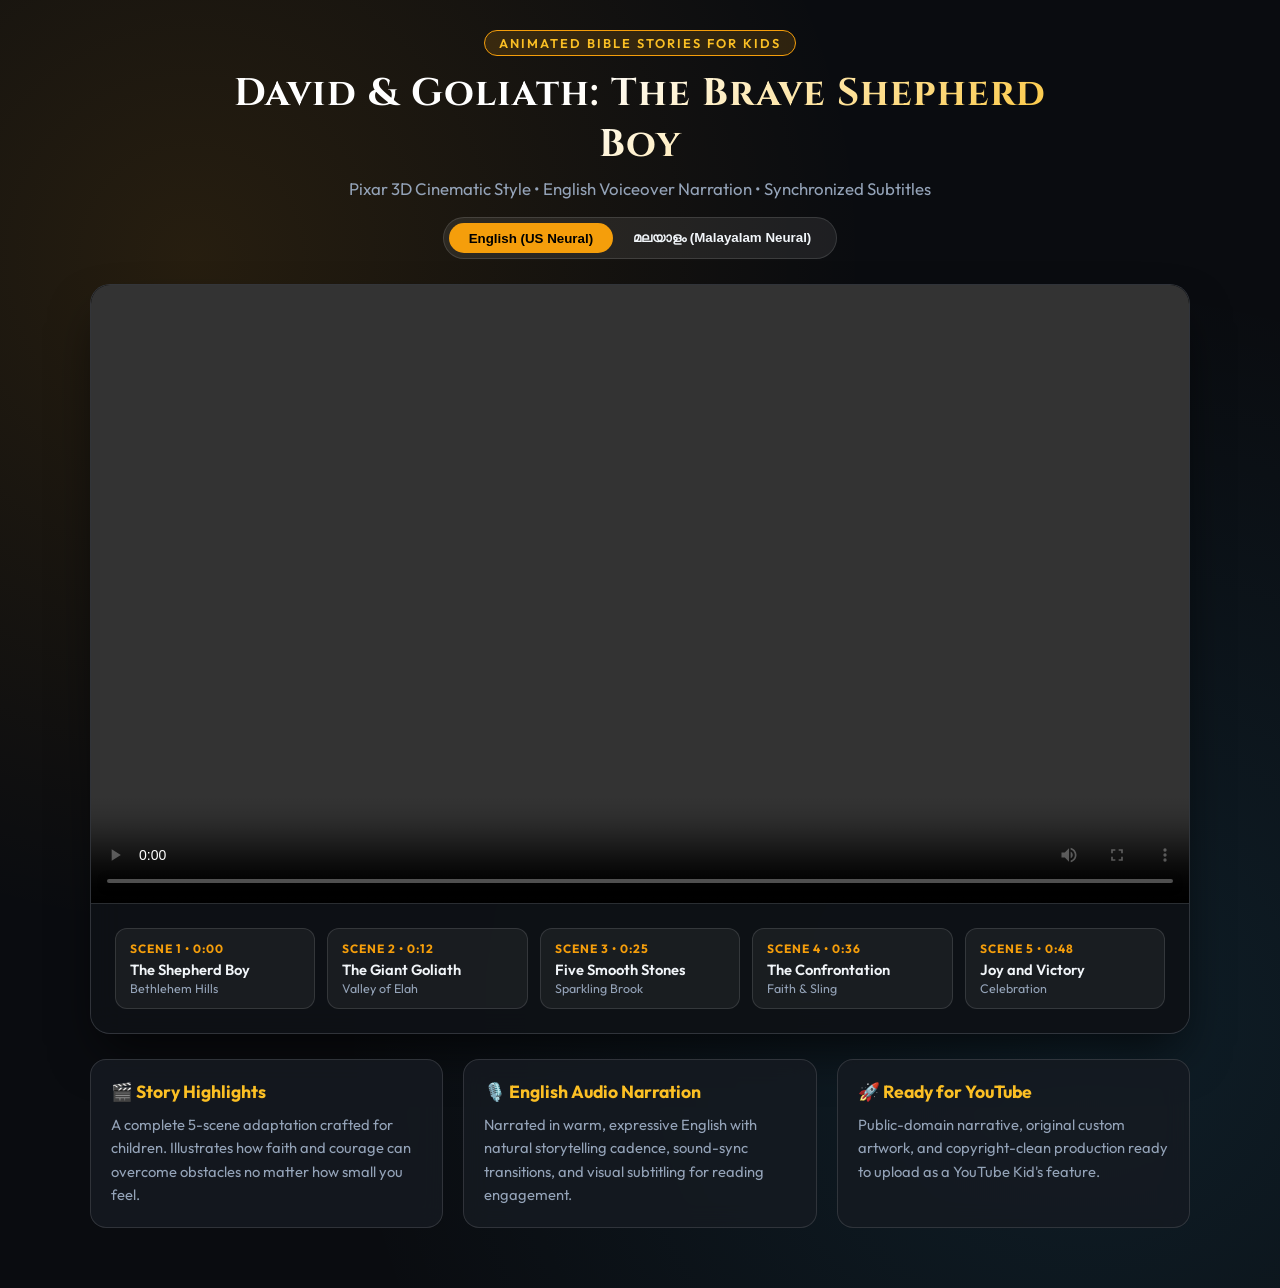
==== story_player.html @ 2df81006 "feat(studio): add multilingual storybook engine, interactive cinema player, and architecture documen" ====
<!DOCTYPE html>
<html lang="en">
<head>
    <meta charset="UTF-8">
    <meta name="viewport" content="width=device-width, initial-scale=1.0">
    <title>David & Goliath | Storybook Cinema Player</title>
    <link rel="preconnect" href="https://fonts.googleapis.com">
    <link rel="preconnect" href="https://fonts.gstatic.com" crossorigin>
    <link href="https://fonts.googleapis.com/css2?family=Outfit:wght@300;400;600;700&family=Cinzel:wght@700&display=swap" rel="stylesheet">
    <style>
        :root {
            --bg-dark: #0a0c10;
            --panel-bg: rgba(22, 27, 34, 0.85);
            --gold: #f59e0b;
            --gold-light: #fbbf24;
            --cyan: #38bdf8;
            --text-main: #f1f5f9;
            --text-muted: #94a3b8;
            --border: rgba(255, 255, 255, 0.12);
        }

        * {
            box-sizing: border-box;
            margin: 0;
            padding: 0;
        }

        body {
            font-family: 'Outfit', -apple-system, BlinkMacSystemFont, sans-serif;
            background: var(--bg-dark);
            color: var(--text-main);
            min-height: 100vh;
            display: flex;
            flex-direction: column;
            align-items: center;
            padding: 30px 20px 60px 20px;
            background-image: 
                radial-gradient(circle at 15% 20%, rgba(245, 158, 11, 0.12), transparent 45%),
                radial-gradient(circle at 85% 80%, rgba(56, 189, 248, 0.10), transparent 50%);
        }

        .header {
            text-align: center;
            margin-bottom: 25px;
            max-width: 900px;
        }

        .badge {
            display: inline-block;
            background: rgba(245, 158, 11, 0.15);
            border: 1px solid var(--gold);
            color: var(--gold-light);
            font-size: 0.8rem;
            font-weight: 600;
            letter-spacing: 2px;
            text-transform: uppercase;
            padding: 4px 14px;
            border-radius: 9999px;
            margin-bottom: 12px;
        }

        h1 {
            font-family: 'Cinzel', serif;
            font-size: 2.4rem;
            font-weight: 700;
            letter-spacing: 1px;
            background: linear-gradient(135deg, #fff 40%, var(--gold-light) 100%);
            -webkit-background-clip: text;
            -webkit-text-fill-color: transparent;
            margin-bottom: 8px;
        }

        .subtitle {
            color: var(--text-muted);
            font-size: 1.05rem;
        }

        .theater-container {
            width: 100%;
            max-width: 1100px;
            background: var(--panel-bg);
            border: 1px solid var(--border);
            border-radius: 20px;
            overflow: hidden;
            box-shadow: 0 25px 50px -12px rgba(0, 0, 0, 0.7);
            backdrop-filter: blur(16px);
        }

        .video-wrapper {
            position: relative;
            width: 100%;
            background: #000;
            aspect-ratio: 16 / 9;
        }

        video {
            width: 100%;
            height: 100%;
            display: block;
            outline: none;
        }

        .chapters-bar {
            padding: 24px;
            display: grid;
            grid-template-columns: repeat(auto-fit, minmax(180px, 1fr));
            gap: 12px;
            border-top: 1px solid var(--border);
            background: rgba(10, 12, 16, 0.6);
        }

        .chapter-btn {
            background: rgba(255, 255, 255, 0.05);
            border: 1px solid var(--border);
            border-radius: 12px;
            padding: 12px 14px;
            color: var(--text-main);
            text-align: left;
            cursor: pointer;
            transition: all 0.25s ease;
            font-family: inherit;
        }

        .chapter-btn:hover {
            background: rgba(245, 158, 11, 0.15);
            border-color: var(--gold);
            transform: translateY(-2px);
        }

        .chapter-num {
            font-size: 0.75rem;
            color: var(--gold);
            text-transform: uppercase;
            font-weight: 700;
            letter-spacing: 1px;
            margin-bottom: 4px;
        }

        .chapter-title {
            font-size: 0.92rem;
            font-weight: 600;
        }

        .chapter-time {
            font-size: 0.78rem;
            color: var(--text-muted);
            margin-top: 2px;
        }

        .info-cards {
            max-width: 1100px;
            width: 100%;
            display: grid;
            grid-template-columns: repeat(auto-fit, minmax(280px, 1fr));
            gap: 20px;
            margin-top: 25px;
        }

        .card {
            background: var(--panel-bg);
            border: 1px solid var(--border);
            border-radius: 16px;
            padding: 20px;
            backdrop-filter: blur(12px);
        }

        .card h3 {
            font-size: 1.1rem;
            margin-bottom: 10px;
            color: var(--gold-light);
            display: flex;
            align-items: center;
            gap: 8px;
        }

        .card p, .card li {
            font-size: 0.92rem;
            color: var(--text-muted);
            line-height: 1.6;
        }

        .card ul {
            padding-left: 20px;
        }

        .btn-launch {
            display: inline-block;
            background: linear-gradient(135deg, #d97706, #f59e0b);
            color: #000;
            font-weight: 700;
            padding: 10px 22px;
            border-radius: 9999px;
            text-decoration: none;
            margin-top: 10px;
            transition: transform 0.2s, box-shadow 0.2s;
        }

        .btn-launch:hover {
            transform: scale(1.03);
            box-shadow: 0 0 20px rgba(245, 158, 11, 0.4);
        }
    </style>
</head>
<body>

    <header class="header">
        <span class="badge">Animated Bible Stories for Kids</span>
        <h1>David &amp; Goliath: The Brave Shepherd Boy</h1>
        <p class="subtitle" id="page-subtitle">Pixar 3D Cinematic Style • English Voiceover Narration • Synchronized Subtitles</p>

        <!-- Language Selector -->
        <div style="margin-top: 18px; display: inline-flex; background: rgba(255, 255, 255, 0.08); padding: 5px; border-radius: 9999px; border: 1px solid var(--border);">
            <button id="btn-lang-en" onclick="setLanguage('en')" style="background: var(--gold); color: #000; border: none; font-weight: 700; padding: 7px 20px; border-radius: 9999px; cursor: pointer; transition: all 0.2s;">
                English (US Neural)
            </button>
            <button id="btn-lang-ml" onclick="setLanguage('ml')" style="background: transparent; color: var(--text-main); border: none; font-weight: 600; padding: 7px 20px; border-radius: 9999px; cursor: pointer; transition: all 0.2s;">
                മലയാളം (Malayalam Neural)
            </button>
        </div>
    </header>

    <div class="theater-container">
        <div class="video-wrapper">
            <video id="player" controls autoplay playsinline>
                <source id="video-src" src="src/main/resources/static/david_and_goliath_kids_story.mp4" type="video/mp4">
                Your browser does not support the video tag.
            </video>
        </div>

        <div class="chapters-bar">
            <button class="chapter-btn" onclick="jumpTo(0)">
                <div class="chapter-num">Scene 1 • 0:00</div>
                <div class="chapter-title">The Shepherd Boy</div>
                <div class="chapter-time">Bethlehem Hills</div>
            </button>
            <button class="chapter-btn" onclick="jumpTo(12.5)">
                <div class="chapter-num">Scene 2 • 0:12</div>
                <div class="chapter-title">The Giant Goliath</div>
                <div class="chapter-time">Valley of Elah</div>
            </button>
            <button class="chapter-btn" onclick="jumpTo(25.0)">
                <div class="chapter-num">Scene 3 • 0:25</div>
                <div class="chapter-title">Five Smooth Stones</div>
                <div class="chapter-time">Sparkling Brook</div>
            </button>
            <button class="chapter-btn" onclick="jumpTo(36.5)">
                <div class="chapter-num">Scene 4 • 0:36</div>
                <div class="chapter-title">The Confrontation</div>
                <div class="chapter-time">Faith &amp; Sling</div>
            </button>
            <button class="chapter-btn" onclick="jumpTo(48.0)">
                <div class="chapter-num">Scene 5 • 0:48</div>
                <div class="chapter-title">Joy and Victory</div>
                <div class="chapter-time">Celebration</div>
            </button>
        </div>
    </div>

    <div class="info-cards">
        <div class="card">
            <h3>🎬 Story Highlights</h3>
            <p>A complete 5-scene adaptation crafted for children. Illustrates how faith and courage can overcome obstacles no matter how small you feel.</p>
        </div>
        <div class="card">
            <h3>🎙️ English Audio Narration</h3>
            <p>Narrated in warm, expressive English with natural storytelling cadence, sound-sync transitions, and visual subtitling for reading engagement.</p>
        </div>
        <div class="card">
            <h3>🚀 Ready for YouTube</h3>
            <p>Public-domain narrative, original custom artwork, and copyright-clean production ready to upload as a YouTube Kid's feature.</p>
        </div>
    </div>

    <script>
        const video = document.getElementById('player');
        const videoSrc = document.getElementById('video-src');
        const btnEn = document.getElementById('btn-lang-en');
        const btnMl = document.getElementById('btn-lang-ml');
        const subtitle = document.getElementById('page-subtitle');

        function setLanguage(lang) {
            const currentTime = video.currentTime;
            const isPlaying = !video.paused;

            if (lang === 'ml') {
                videoSrc.src = 'src/main/resources/static/david_and_goliath_malayalam_story.mp4';
                btnMl.style.background = 'var(--gold)';
                btnMl.style.color = '#000';
                btnMl.style.fontWeight = '700';
                btnEn.style.background = 'transparent';
                btnEn.style.color = 'var(--text-main)';
                btnEn.style.fontWeight = '600';
                subtitle.innerText = '3D ആനിമേഷൻ ശൈലി • മലയാളം ശബ്ദവിവരണം • മലയാളം സബ്‌ടൈറ്റിലുകൾ';
            } else {
                videoSrc.src = 'src/main/resources/static/david_and_goliath_kids_story.mp4';
                btnEn.style.background = 'var(--gold)';
                btnEn.style.color = '#000';
                btnEn.style.fontWeight = '700';
                btnMl.style.background = 'transparent';
                btnMl.style.color = 'var(--text-main)';
                btnMl.style.fontWeight = '600';
                subtitle.innerText = 'Pixar 3D Cinematic Style • English Voiceover Narration • Synchronized Subtitles';
            }

            video.load();
            video.currentTime = Math.min(currentTime, 50);
            if (isPlaying) video.play();
        }

        function jumpTo(seconds) {
            video.currentTime = seconds;
            video.play();
        }
    </script>
</body>
</html>
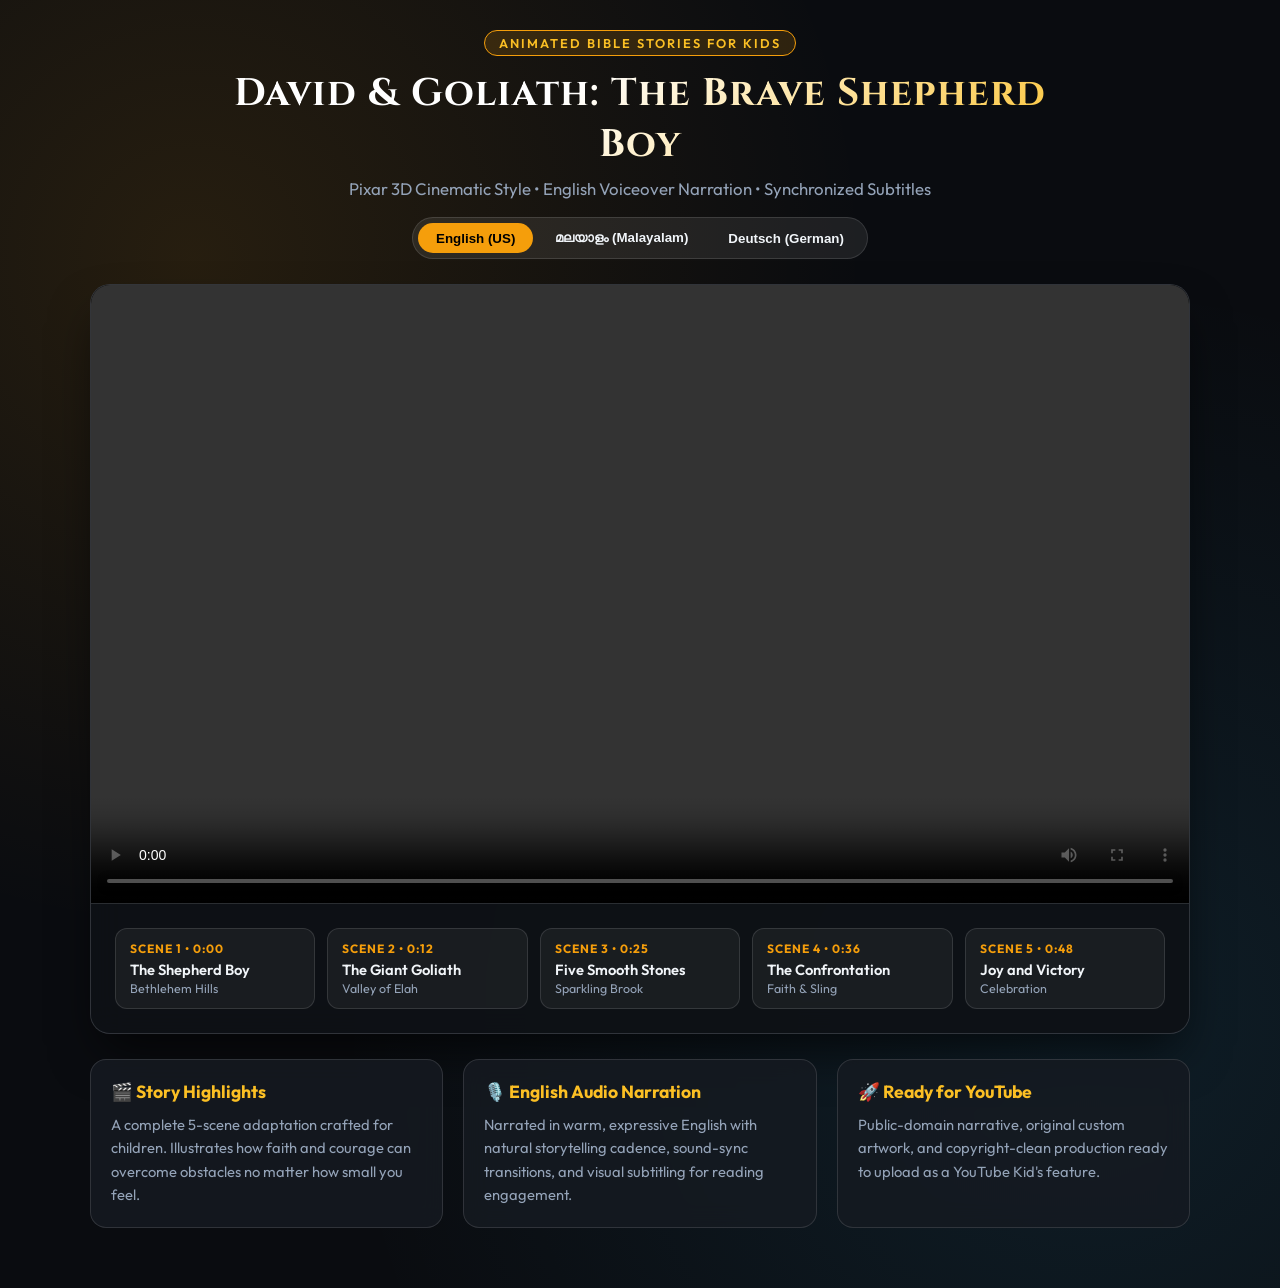
==== commit b31b511e: "feat(i18n): add German (Deutsch) storybook edition and tri-language cinema player" ====
--- a/story_player.html
+++ b/story_player.html
@@ -209,12 +209,15 @@
         <p class="subtitle" id="page-subtitle">Pixar 3D Cinematic Style • English Voiceover Narration • Synchronized Subtitles</p>
 
         <!-- Language Selector -->
-        <div style="margin-top: 18px; display: inline-flex; background: rgba(255, 255, 255, 0.08); padding: 5px; border-radius: 9999px; border: 1px solid var(--border);">
-            <button id="btn-lang-en" onclick="setLanguage('en')" style="background: var(--gold); color: #000; border: none; font-weight: 700; padding: 7px 20px; border-radius: 9999px; cursor: pointer; transition: all 0.2s;">
-                English (US Neural)
-            </button>
-            <button id="btn-lang-ml" onclick="setLanguage('ml')" style="background: transparent; color: var(--text-main); border: none; font-weight: 600; padding: 7px 20px; border-radius: 9999px; cursor: pointer; transition: all 0.2s;">
-                മലയാളം (Malayalam Neural)
+        <div style="margin-top: 18px; display: inline-flex; gap: 4px; background: rgba(255, 255, 255, 0.08); padding: 5px; border-radius: 9999px; border: 1px solid var(--border);">
+            <button id="btn-lang-en" onclick="setLanguage('en')" style="background: var(--gold); color: #000; border: none; font-weight: 700; padding: 7px 18px; border-radius: 9999px; cursor: pointer; transition: all 0.2s;">
+                English (US)
+            </button>
+            <button id="btn-lang-ml" onclick="setLanguage('ml')" style="background: transparent; color: var(--text-main); border: none; font-weight: 600; padding: 7px 18px; border-radius: 9999px; cursor: pointer; transition: all 0.2s;">
+                മലയാളം (Malayalam)
+            </button>
+            <button id="btn-lang-de" onclick="setLanguage('de')" style="background: transparent; color: var(--text-main); border: none; font-weight: 600; padding: 7px 18px; border-radius: 9999px; cursor: pointer; transition: all 0.2s;">
+                Deutsch (German)
             </button>
         </div>
     </header>
@@ -276,29 +279,37 @@
         const videoSrc = document.getElementById('video-src');
         const btnEn = document.getElementById('btn-lang-en');
         const btnMl = document.getElementById('btn-lang-ml');
+        const btnDe = document.getElementById('btn-lang-de');
         const subtitle = document.getElementById('page-subtitle');
 
         function setLanguage(lang) {
             const currentTime = video.currentTime;
             const isPlaying = !video.paused;
+
+            // Reset buttons
+            [btnEn, btnMl, btnDe].forEach(btn => {
+                btn.style.background = 'transparent';
+                btn.style.color = 'var(--text-main)';
+                btn.style.fontWeight = '600';
+            });
 
             if (lang === 'ml') {
                 videoSrc.src = 'src/main/resources/static/david_and_goliath_malayalam_story.mp4';
                 btnMl.style.background = 'var(--gold)';
                 btnMl.style.color = '#000';
                 btnMl.style.fontWeight = '700';
-                btnEn.style.background = 'transparent';
-                btnEn.style.color = 'var(--text-main)';
-                btnEn.style.fontWeight = '600';
                 subtitle.innerText = '3D ആനിമേഷൻ ശൈലി • മലയാളം ശബ്ദവിവരണം • മലയാളം സബ്‌ടൈറ്റിലുകൾ';
+            } else if (lang === 'de') {
+                videoSrc.src = 'src/main/resources/static/david_and_goliath_german_story.mp4';
+                btnDe.style.background = 'var(--gold)';
+                btnDe.style.color = '#000';
+                btnDe.style.fontWeight = '700';
+                subtitle.innerText = 'Pixar 3D Stil • Deutsche Sprachausgabe (Conrad) • Deutsche Untertitel';
             } else {
                 videoSrc.src = 'src/main/resources/static/david_and_goliath_kids_story.mp4';
                 btnEn.style.background = 'var(--gold)';
                 btnEn.style.color = '#000';
                 btnEn.style.fontWeight = '700';
-                btnMl.style.background = 'transparent';
-                btnMl.style.color = 'var(--text-main)';
-                btnMl.style.fontWeight = '600';
                 subtitle.innerText = 'Pixar 3D Cinematic Style • English Voiceover Narration • Synchronized Subtitles';
             }
 
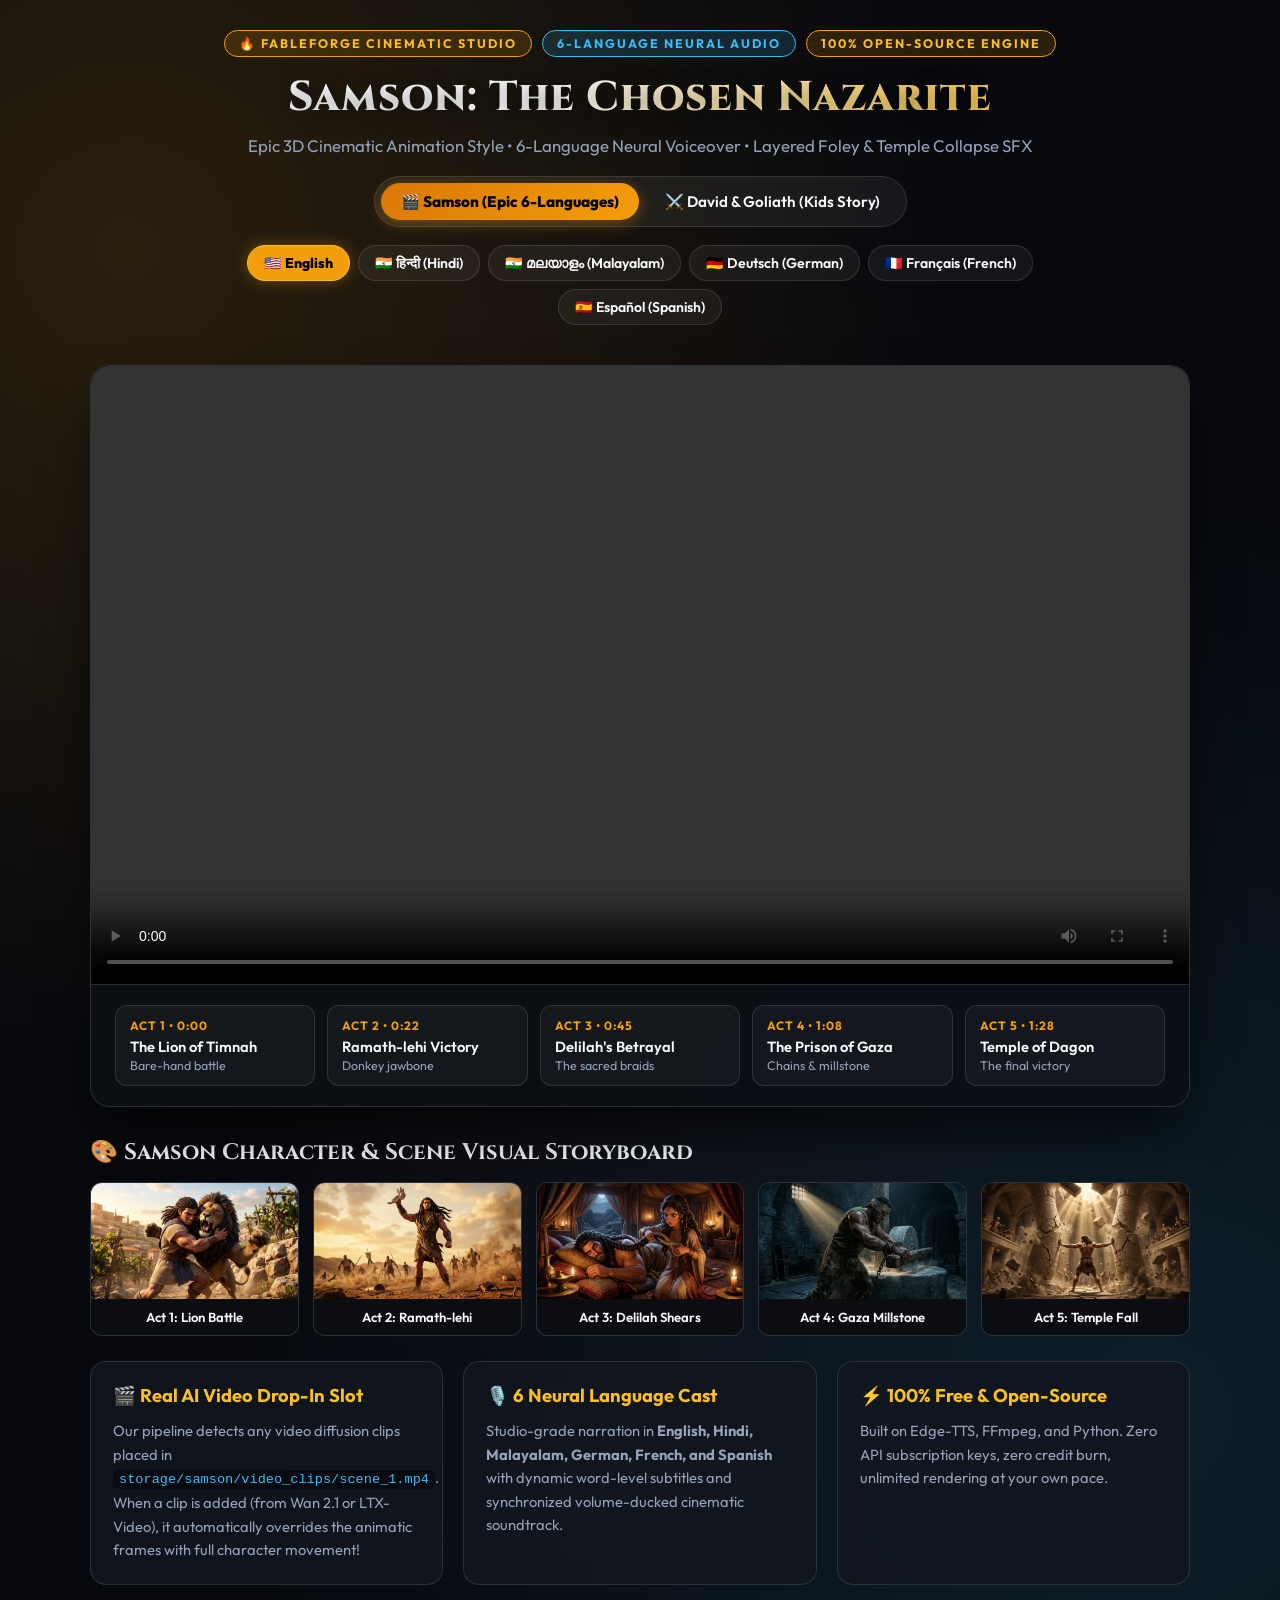
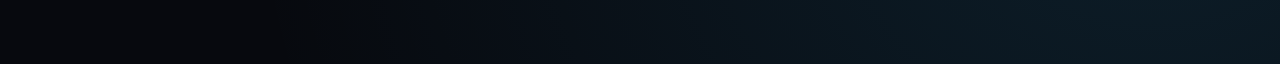
==== commit 88df6587: "feat: Add local RTX 4050 video motion generator, Samson pipeline, and viral 3D kids Short" ====
--- a/story_player.html
+++ b/story_player.html
@@ -1,20 +1,24 @@
 <!DOCTYPE html>
 <html lang="en">
+
 <head>
     <meta charset="UTF-8">
     <meta name="viewport" content="width=device-width, initial-scale=1.0">
-    <title>David & Goliath | Storybook Cinema Player</title>
+    <title>FableForge Cinema | Samson: The Chosen Nazarite</title>
     <link rel="preconnect" href="https://fonts.googleapis.com">
     <link rel="preconnect" href="https://fonts.gstatic.com" crossorigin>
-    <link href="https://fonts.googleapis.com/css2?family=Outfit:wght@300;400;600;700&family=Cinzel:wght@700&display=swap" rel="stylesheet">
+    <link
+        href="https://fonts.googleapis.com/css2?family=Outfit:wght@300;400;600;700&family=Cinzel:wght@600;700;800&family=Noto+Sans+Malayalam:wght@400;600&family=Noto+Sans+Devanagari:wght@400;600&display=swap"
+        rel="stylesheet">
     <style>
         :root {
-            --bg-dark: #0a0c10;
-            --panel-bg: rgba(22, 27, 34, 0.85);
+            --bg-dark: #07090e;
+            --panel-bg: rgba(18, 22, 31, 0.88);
             --gold: #f59e0b;
             --gold-light: #fbbf24;
+            --gold-glow: rgba(245, 158, 11, 0.35);
             --cyan: #38bdf8;
-            --text-main: #f1f5f9;
+            --text-main: #f8fafc;
             --text-muted: #94a3b8;
             --border: rgba(255, 255, 255, 0.12);
         }
@@ -33,16 +37,26 @@
             display: flex;
             flex-direction: column;
             align-items: center;
-            padding: 30px 20px 60px 20px;
-            background-image: 
-                radial-gradient(circle at 15% 20%, rgba(245, 158, 11, 0.12), transparent 45%),
-                radial-gradient(circle at 85% 80%, rgba(56, 189, 248, 0.10), transparent 50%);
+            padding: 30px 20px 80px 20px;
+            background-image:
+                radial-gradient(circle at 10% 15%, rgba(245, 158, 11, 0.15), transparent 45%),
+                radial-gradient(circle at 90% 85%, rgba(56, 189, 248, 0.12), transparent 50%),
+                radial-gradient(circle at 50% 50%, rgba(220, 38, 38, 0.06), transparent 60%);
         }
 
         .header {
             text-align: center;
             margin-bottom: 25px;
-            max-width: 900px;
+            max-width: 950px;
+        }
+
+        .badges-row {
+            display: flex;
+            gap: 10px;
+            justify-content: center;
+            align-items: center;
+            margin-bottom: 12px;
+            flex-wrap: wrap;
         }
 
         .badge {
@@ -50,31 +64,110 @@
             background: rgba(245, 158, 11, 0.15);
             border: 1px solid var(--gold);
             color: var(--gold-light);
-            font-size: 0.8rem;
-            font-weight: 600;
+            font-size: 0.78rem;
+            font-weight: 700;
             letter-spacing: 2px;
             text-transform: uppercase;
-            padding: 4px 14px;
+            padding: 5px 14px;
             border-radius: 9999px;
-            margin-bottom: 12px;
+        }
+
+        .badge-cyan {
+            background: rgba(56, 189, 248, 0.15);
+            border-color: var(--cyan);
+            color: var(--cyan);
         }
 
         h1 {
             font-family: 'Cinzel', serif;
-            font-size: 2.4rem;
-            font-weight: 700;
+            font-size: 2.6rem;
+            font-weight: 800;
             letter-spacing: 1px;
-            background: linear-gradient(135deg, #fff 40%, var(--gold-light) 100%);
+            background: linear-gradient(135deg, #ffffff 40%, var(--gold-light) 95%);
             -webkit-background-clip: text;
             -webkit-text-fill-color: transparent;
             margin-bottom: 8px;
+            text-shadow: 0 4px 20px rgba(0, 0, 0, 0.5);
         }
 
         .subtitle {
             color: var(--text-muted);
             font-size: 1.05rem;
-        }
-
+            line-height: 1.5;
+        }
+
+        /* Movie Selector Tabs */
+        .movie-selector {
+            display: inline-flex;
+            gap: 6px;
+            background: rgba(255, 255, 255, 0.06);
+            padding: 6px;
+            border-radius: 9999px;
+            border: 1px solid var(--border);
+            margin-top: 18px;
+            backdrop-filter: blur(10px);
+        }
+
+        .movie-tab-btn {
+            background: transparent;
+            color: var(--text-main);
+            border: none;
+            font-weight: 600;
+            padding: 9px 20px;
+            border-radius: 9999px;
+            cursor: pointer;
+            transition: all 0.25s ease;
+            font-family: inherit;
+            font-size: 0.95rem;
+        }
+
+        .movie-tab-btn.active {
+            background: linear-gradient(135deg, #d97706, #f59e0b);
+            color: #000;
+            font-weight: 800;
+            box-shadow: 0 4px 15px var(--gold-glow);
+        }
+
+        /* 6-Language Selector */
+        .lang-selector-bar {
+            margin-top: 18px;
+            display: flex;
+            gap: 8px;
+            justify-content: center;
+            flex-wrap: wrap;
+        }
+
+        .lang-btn {
+            background: rgba(255, 255, 255, 0.05);
+            border: 1px solid var(--border);
+            color: var(--text-main);
+            font-weight: 600;
+            padding: 8px 16px;
+            border-radius: 9999px;
+            cursor: pointer;
+            transition: all 0.25s ease;
+            font-family: inherit;
+            font-size: 0.88rem;
+            display: flex;
+            align-items: center;
+            gap: 6px;
+        }
+
+        .lang-btn:hover {
+            border-color: var(--gold);
+            background: rgba(245, 158, 11, 0.15);
+            transform: translateY(-1px);
+        }
+
+        .lang-btn.active {
+            background: var(--gold);
+            color: #000;
+            font-weight: 800;
+            border-color: var(--gold-light);
+            box-shadow: 0 0 15px var(--gold-glow);
+        }
+
+        /* Main Theater Container */
         .theater-container {
             width: 100%;
             max-width: 1100px;
@@ -82,8 +175,9 @@
             border: 1px solid var(--border);
             border-radius: 20px;
             overflow: hidden;
-            box-shadow: 0 25px 50px -12px rgba(0, 0, 0, 0.7);
+            box-shadow: 0 30px 60px -15px rgba(0, 0, 0, 0.85);
             backdrop-filter: blur(16px);
+            margin-top: 15px;
         }
 
         .video-wrapper {
@@ -100,17 +194,18 @@
             outline: none;
         }
 
+        /* Chapters Bar */
         .chapters-bar {
-            padding: 24px;
+            padding: 20px 24px;
             display: grid;
             grid-template-columns: repeat(auto-fit, minmax(180px, 1fr));
             gap: 12px;
             border-top: 1px solid var(--border);
-            background: rgba(10, 12, 16, 0.6);
+            background: rgba(10, 12, 16, 0.7);
         }
 
         .chapter-btn {
-            background: rgba(255, 255, 255, 0.05);
+            background: rgba(255, 255, 255, 0.04);
             border: 1px solid var(--border);
             border-radius: 12px;
             padding: 12px 14px;
@@ -122,7 +217,7 @@
         }
 
         .chapter-btn:hover {
-            background: rgba(245, 158, 11, 0.15);
+            background: rgba(245, 158, 11, 0.16);
             border-color: var(--gold);
             transform: translateY(-2px);
         }
@@ -147,11 +242,12 @@
             margin-top: 2px;
         }
 
+        /* Info Cards */
         .info-cards {
             max-width: 1100px;
             width: 100%;
             display: grid;
-            grid-template-columns: repeat(auto-fit, minmax(280px, 1fr));
+            grid-template-columns: repeat(auto-fit, minmax(300px, 1fr));
             gap: 20px;
             margin-top: 25px;
         }
@@ -160,64 +256,132 @@
             background: var(--panel-bg);
             border: 1px solid var(--border);
             border-radius: 16px;
-            padding: 20px;
+            padding: 22px;
             backdrop-filter: blur(12px);
         }
 
         .card h3 {
-            font-size: 1.1rem;
-            margin-bottom: 10px;
+            font-size: 1.15rem;
+            margin-bottom: 12px;
             color: var(--gold-light);
             display: flex;
             align-items: center;
             gap: 8px;
         }
 
-        .card p, .card li {
+        .card p,
+        .card li {
             font-size: 0.92rem;
             color: var(--text-muted);
             line-height: 1.6;
         }
 
-        .card ul {
-            padding-left: 20px;
-        }
-
-        .btn-launch {
-            display: inline-block;
-            background: linear-gradient(135deg, #d97706, #f59e0b);
-            color: #000;
-            font-weight: 700;
-            padding: 10px 22px;
-            border-radius: 9999px;
-            text-decoration: none;
-            margin-top: 10px;
-            transition: transform 0.2s, box-shadow 0.2s;
-        }
-
-        .btn-launch:hover {
-            transform: scale(1.03);
-            box-shadow: 0 0 20px rgba(245, 158, 11, 0.4);
+        .card code {
+            background: rgba(0, 0, 0, 0.4);
+            color: var(--cyan);
+            padding: 2px 6px;
+            border-radius: 6px;
+            font-size: 0.85rem;
+        }
+
+        /* Keyframes Showcase Carousel */
+        .showcase-section {
+            max-width: 1100px;
+            width: 100%;
+            margin-top: 30px;
+        }
+
+        .showcase-title {
+            font-family: 'Cinzel', serif;
+            font-size: 1.4rem;
+            margin-bottom: 15px;
+            color: var(--text-main);
+            display: flex;
+            align-items: center;
+            gap: 10px;
+        }
+
+        .gallery-grid {
+            display: grid;
+            grid-template-columns: repeat(auto-fit, minmax(190px, 1fr));
+            gap: 14px;
+        }
+
+        .gallery-item {
+            background: var(--panel-bg);
+            border: 1px solid var(--border);
+            border-radius: 12px;
+            overflow: hidden;
+            transition: all 0.3s ease;
+            position: relative;
+        }
+
+        .gallery-item:hover {
+            transform: translateY(-4px) scale(1.02);
+            border-color: var(--gold);
+            box-shadow: 0 10px 25px rgba(0, 0, 0, 0.6);
+        }
+
+        .gallery-item img {
+            width: 100%;
+            aspect-ratio: 16 / 9;
+            object-fit: cover;
+            display: block;
+        }
+
+        .gallery-caption {
+            padding: 10px 12px;
+            font-size: 0.82rem;
+            font-weight: 600;
+            color: var(--text-main);
+            text-align: center;
+            background: rgba(10, 12, 16, 0.8);
         }
     </style>
 </head>
+
 <body>
 
     <header class="header">
-        <span class="badge">Animated Bible Stories for Kids</span>
-        <h1>David &amp; Goliath: The Brave Shepherd Boy</h1>
-        <p class="subtitle" id="page-subtitle">Pixar 3D Cinematic Style • English Voiceover Narration • Synchronized Subtitles</p>
-
-        <!-- Language Selector -->
-        <div style="margin-top: 18px; display: inline-flex; gap: 4px; background: rgba(255, 255, 255, 0.08); padding: 5px; border-radius: 9999px; border: 1px solid var(--border);">
-            <button id="btn-lang-en" onclick="setLanguage('en')" style="background: var(--gold); color: #000; border: none; font-weight: 700; padding: 7px 18px; border-radius: 9999px; cursor: pointer; transition: all 0.2s;">
-                English (US)
-            </button>
-            <button id="btn-lang-ml" onclick="setLanguage('ml')" style="background: transparent; color: var(--text-main); border: none; font-weight: 600; padding: 7px 18px; border-radius: 9999px; cursor: pointer; transition: all 0.2s;">
-                മലയാളം (Malayalam)
-            </button>
-            <button id="btn-lang-de" onclick="setLanguage('de')" style="background: transparent; color: var(--text-main); border: none; font-weight: 600; padding: 7px 18px; border-radius: 9999px; cursor: pointer; transition: all 0.2s;">
-                Deutsch (German)
+        <div class="badges-row">
+            <span class="badge">🔥 FableForge Cinematic Studio</span>
+            <span class="badge badge-cyan">6-Language Neural Audio</span>
+            <span class="badge">100% Open-Source Engine</span>
+        </div>
+        <h1 id="movie-title">Samson: The Chosen Nazarite</h1>
+        <p class="subtitle" id="movie-subtitle">
+            Epic 3D Cinematic Animation Style • 6-Language Neural Voiceover • Layered Foley &amp; Temple Collapse SFX
+        </p>
+
+        <!-- Movie Switcher -->
+        <div class="movie-selector">
+            <button class="movie-tab-btn active" id="tab-samson" onclick="switchMovie('samson')">
+                🎬 Samson (Epic 6-Languages)
+            </button>
+            <button class="movie-tab-btn" id="tab-david" onclick="switchMovie('david')">
+                ⚔️ David &amp; Goliath (Kids Story)
+            </button>
+        </div>
+
+        <!-- 6-Language Selector Bar (Visible for Samson) -->
+        <div class="lang-selector-bar" id="samson-lang-bar">
+            <button class="lang-btn active" id="btn-lang-en" onclick="setSamsonLang('en')">
+                🇺🇸 English
+            </button>
+            <button class="lang-btn" id="btn-lang-hi" onclick="setSamsonLang('hi')">
+                🇮🇳 हिन्दी (Hindi)
+            </button>
+            <button class="lang-btn" id="btn-lang-ml" onclick="setSamsonLang('ml')">
+                🇮🇳 മലയാളം (Malayalam)
+            </button>
+            <button class="lang-btn" id="btn-lang-de" onclick="setSamsonLang('de')">
+                🇩🇪 Deutsch (German)
+            </button>
+            <button class="lang-btn" id="btn-lang-fr" onclick="setSamsonLang('fr')">
+                🇫🇷 Français (French)
+            </button>
+            <button class="lang-btn" id="btn-lang-es" onclick="setSamsonLang('es')">
+                🇪🇸 Español (Spanish)
             </button>
         </div>
     </header>
@@ -225,97 +389,175 @@
     <div class="theater-container">
         <div class="video-wrapper">
             <video id="player" controls autoplay playsinline>
-                <source id="video-src" src="src/main/resources/static/david_and_goliath_kids_story.mp4" type="video/mp4">
+                <source id="video-src" src="storage/samson/output/samson_en.mp4" type="video/mp4">
                 Your browser does not support the video tag.
             </video>
         </div>
 
-        <div class="chapters-bar">
+        <!-- Dynamic Chapters Bar -->
+        <div class="chapters-bar" id="chapters-container">
             <button class="chapter-btn" onclick="jumpTo(0)">
-                <div class="chapter-num">Scene 1 • 0:00</div>
-                <div class="chapter-title">The Shepherd Boy</div>
-                <div class="chapter-time">Bethlehem Hills</div>
-            </button>
-            <button class="chapter-btn" onclick="jumpTo(12.5)">
-                <div class="chapter-num">Scene 2 • 0:12</div>
-                <div class="chapter-title">The Giant Goliath</div>
-                <div class="chapter-time">Valley of Elah</div>
-            </button>
-            <button class="chapter-btn" onclick="jumpTo(25.0)">
-                <div class="chapter-num">Scene 3 • 0:25</div>
-                <div class="chapter-title">Five Smooth Stones</div>
-                <div class="chapter-time">Sparkling Brook</div>
-            </button>
-            <button class="chapter-btn" onclick="jumpTo(36.5)">
-                <div class="chapter-num">Scene 4 • 0:36</div>
-                <div class="chapter-title">The Confrontation</div>
-                <div class="chapter-time">Faith &amp; Sling</div>
-            </button>
-            <button class="chapter-btn" onclick="jumpTo(48.0)">
-                <div class="chapter-num">Scene 5 • 0:48</div>
-                <div class="chapter-title">Joy and Victory</div>
-                <div class="chapter-time">Celebration</div>
+                <div class="chapter-num">Act 1 • 0:00</div>
+                <div class="chapter-title">The Lion of Timnah</div>
+                <div class="chapter-time">Bare-hand battle</div>
+            </button>
+            <button class="chapter-btn" onclick="jumpTo(22.8)">
+                <div class="chapter-num">Act 2 • 0:22</div>
+                <div class="chapter-title">Ramath-lehi Victory</div>
+                <div class="chapter-time">Donkey jawbone</div>
+            </button>
+            <button class="chapter-btn" onclick="jumpTo(45.0)">
+                <div class="chapter-num">Act 3 • 0:45</div>
+                <div class="chapter-title">Delilah's Betrayal</div>
+                <div class="chapter-time">The sacred braids</div>
+            </button>
+            <button class="chapter-btn" onclick="jumpTo(68.6)">
+                <div class="chapter-num">Act 4 • 1:08</div>
+                <div class="chapter-title">The Prison of Gaza</div>
+                <div class="chapter-time">Chains &amp; millstone</div>
+            </button>
+            <button class="chapter-btn" onclick="jumpTo(88.4)">
+                <div class="chapter-num">Act 5 • 1:28</div>
+                <div class="chapter-title">Temple of Dagon</div>
+                <div class="chapter-time">The final victory</div>
             </button>
         </div>
     </div>
 
+    <!-- 5 Anchor Scenes Visual Showcase -->
+    <section class="showcase-section">
+        <h2 class="showcase-title">🎨 Samson Character &amp; Scene Visual Storyboard</h2>
+        <div class="gallery-grid">
+            <div class="gallery-item">
+                <img src="storage/samson/images/samson_lion_battle_1793120775287.jpg" alt="Act 1">
+                <div class="gallery-caption">Act 1: Lion Battle</div>
+            </div>
+            <div class="gallery-item">
+                <img src="storage/samson/images/samson_ramath_lehi_1793120800316.jpg" alt="Act 2">
+                <div class="gallery-caption">Act 2: Ramath-lehi</div>
+            </div>
+            <div class="gallery-item">
+                <img src="storage/samson/images/delilah_betrayal_samson_1793120823545.jpg" alt="Act 3">
+                <div class="gallery-caption">Act 3: Delilah Shears</div>
+            </div>
+            <div class="gallery-item">
+                <img src="storage/samson/images/samson_prison_gaza_1793120848559.jpg" alt="Act 4">
+                <div class="gallery-caption">Act 4: Gaza Millstone</div>
+            </div>
+            <div class="gallery-item">
+                <img src="storage/samson/images/samson_temple_dagon_1793120884719.jpg" alt="Act 5">
+                <div class="gallery-caption">Act 5: Temple Fall</div>
+            </div>
+        </div>
+    </section>
+
+    <!-- Info Cards -->
     <div class="info-cards">
         <div class="card">
-            <h3>🎬 Story Highlights</h3>
-            <p>A complete 5-scene adaptation crafted for children. Illustrates how faith and courage can overcome obstacles no matter how small you feel.</p>
+            <h3>🎬 Real AI Video Drop-In Slot</h3>
+            <p>
+                Our pipeline detects any video diffusion clips placed in
+                <code>storage/samson/video_clips/scene_1.mp4</code>.
+                When a clip is added (from Wan 2.1 or LTX-Video), it automatically overrides the animatic frames with
+                full character movement!
+            </p>
         </div>
         <div class="card">
-            <h3>🎙️ English Audio Narration</h3>
-            <p>Narrated in warm, expressive English with natural storytelling cadence, sound-sync transitions, and visual subtitling for reading engagement.</p>
+            <h3>🎙️ 6 Neural Language Cast</h3>
+            <p>
+                Studio-grade narration in <strong>English, Hindi, Malayalam, German, French, and Spanish</strong> with
+                dynamic word-level subtitles and synchronized volume-ducked cinematic soundtrack.
+            </p>
         </div>
         <div class="card">
-            <h3>🚀 Ready for YouTube</h3>
-            <p>Public-domain narrative, original custom artwork, and copyright-clean production ready to upload as a YouTube Kid's feature.</p>
+            <h3>⚡ 100% Free &amp; Open-Source</h3>
+            <p>
+                Built on Edge-TTS, FFmpeg, and Python. Zero API subscription keys, zero credit burn, unlimited rendering
+                at your own pace.
+            </p>
         </div>
     </div>
 
     <script>
         const video = document.getElementById('player');
         const videoSrc = document.getElementById('video-src');
-        const btnEn = document.getElementById('btn-lang-en');
-        const btnMl = document.getElementById('btn-lang-ml');
-        const btnDe = document.getElementById('btn-lang-de');
-        const subtitle = document.getElementById('page-subtitle');
-
-        function setLanguage(lang) {
-            const currentTime = video.currentTime;
-            const isPlaying = !video.paused;
-
-            // Reset buttons
-            [btnEn, btnMl, btnDe].forEach(btn => {
-                btn.style.background = 'transparent';
-                btn.style.color = 'var(--text-main)';
-                btn.style.fontWeight = '600';
+        const samsonLangBar = document.getElementById('samson-lang-bar');
+        const movieTitle = document.getElementById('movie-title');
+        const movieSubtitle = document.getElementById('movie-subtitle');
+        const chaptersContainer = document.getElementById('chapters-container');
+
+        let currentMovie = 'samson';
+        let currentSamsonLang = 'en';
+
+        const samsonChapters = [
+            { time: 0.0, num: 'Act 1 • 0:00', title: 'The Lion of Timnah', desc: 'Bare-hand battle' },
+            { time: 22.8, num: 'Act 2 • 0:22', title: 'Ramath-lehi Victory', desc: 'Donkey jawbone' },
+            { time: 45.0, num: 'Act 3 • 0:45', title: 'Delilah\'s Betrayal', desc: 'The sacred braids' },
+            { time: 68.6, num: 'Act 4 • 1:08', title: 'The Prison of Gaza', desc: 'Chains & millstone' },
+            { time: 88.4, num: 'Act 5 • 1:28', title: 'Temple of Dagon', desc: 'The final victory' }
+        ];
+
+        const davidChapters = [
+            { time: 0.0, num: 'Scene 1 • 0:00', title: 'The Shepherd Boy', desc: 'Bethlehem Hills' },
+            { time: 12.5, num: 'Scene 2 • 0:12', title: 'The Giant Goliath', desc: 'Valley of Elah' },
+            { time: 25.0, num: 'Scene 3 • 0:25', title: 'Five Smooth Stones', desc: 'Sparkling Brook' },
+            { time: 36.5, num: 'Scene 4 • 0:36', title: 'The Confrontation', desc: 'Faith & Sling' },
+            { time: 48.0, num: 'Scene 5 • 0:48', title: 'Joy and Victory', desc: 'Celebration' }
+        ];
+
+        function switchMovie(movie) {
+            currentMovie = movie;
+            const tabSamson = document.getElementById('tab-samson');
+            const tabDavid = document.getElementById('tab-david');
+
+            if (movie === 'samson') {
+                tabSamson.classList.add('active');
+                tabDavid.classList.remove('active');
+                samsonLangBar.style.display = 'flex';
+                movieTitle.innerText = 'Samson: The Chosen Nazarite';
+                movieSubtitle.innerText = 'Epic 3D Cinematic Animation Style • 6-Language Neural Voiceover • Layered Foley & Temple Collapse SFX';
+                setSamsonLang(currentSamsonLang);
+                renderChapters(samsonChapters);
+            } else {
+                tabDavid.classList.add('active');
+                tabSamson.classList.remove('active');
+                samsonLangBar.style.display = 'none';
+                movieTitle.innerText = 'David & Goliath: The Brave Shepherd';
+                movieSubtitle.innerText = 'Pixar 3D Cinematic Style • Children\'s Classic Story • English & Malayalam Narration';
+                videoSrc.src = 'src/main/resources/static/david_and_goliath_kids_story.mp4';
+                video.load();
+                video.play();
+                renderChapters(davidChapters);
+            }
+        }
+
+        function setSamsonLang(lang) {
+            currentSamsonLang = lang;
+            const langs = ['en', 'hi', 'ml', 'de', 'fr', 'es'];
+            langs.forEach(l => {
+                const btn = document.getElementById(`btn-lang-${l}`);
+                if (btn) btn.classList.toggle('active', l === lang);
             });
 
-            if (lang === 'ml') {
-                videoSrc.src = 'src/main/resources/static/david_and_goliath_malayalam_story.mp4';
-                btnMl.style.background = 'var(--gold)';
-                btnMl.style.color = '#000';
-                btnMl.style.fontWeight = '700';
-                subtitle.innerText = '3D ആനിമേഷൻ ശൈലി • മലയാളം ശബ്ദവിവരണം • മലയാളം സബ്‌ടൈറ്റിലുകൾ';
-            } else if (lang === 'de') {
-                videoSrc.src = 'src/main/resources/static/david_and_goliath_german_story.mp4';
-                btnDe.style.background = 'var(--gold)';
-                btnDe.style.color = '#000';
-                btnDe.style.fontWeight = '700';
-                subtitle.innerText = 'Pixar 3D Stil • Deutsche Sprachausgabe (Conrad) • Deutsche Untertitel';
-            } else {
-                videoSrc.src = 'src/main/resources/static/david_and_goliath_kids_story.mp4';
-                btnEn.style.background = 'var(--gold)';
-                btnEn.style.color = '#000';
-                btnEn.style.fontWeight = '700';
-                subtitle.innerText = 'Pixar 3D Cinematic Style • English Voiceover Narration • Synchronized Subtitles';
-            }
-
+            // Cache-buster ensures browser immediately plays the latest rendered audio/video
+            videoSrc.src = `storage/samson/output/samson_${lang}.mp4?v=${Date.now()}`;
             video.load();
-            video.currentTime = Math.min(currentTime, 50);
-            if (isPlaying) video.play();
+            video.play();
+        }
+
+        function renderChapters(chapters) {
+            chaptersContainer.innerHTML = '';
+            chapters.forEach(ch => {
+                const btn = document.createElement('button');
+                btn.className = 'chapter-btn';
+                btn.onclick = () => jumpTo(ch.time);
+                btn.innerHTML = `
+                    <div class="chapter-num">${ch.num}</div>
+                    <div class="chapter-title">${ch.title}</div>
+                    <div class="chapter-time">${ch.desc}</div>
+                `;
+                chaptersContainer.appendChild(btn);
+            });
         }
 
         function jumpTo(seconds) {
@@ -324,4 +566,5 @@
         }
     </script>
 </body>
-</html>
+
+</html>
